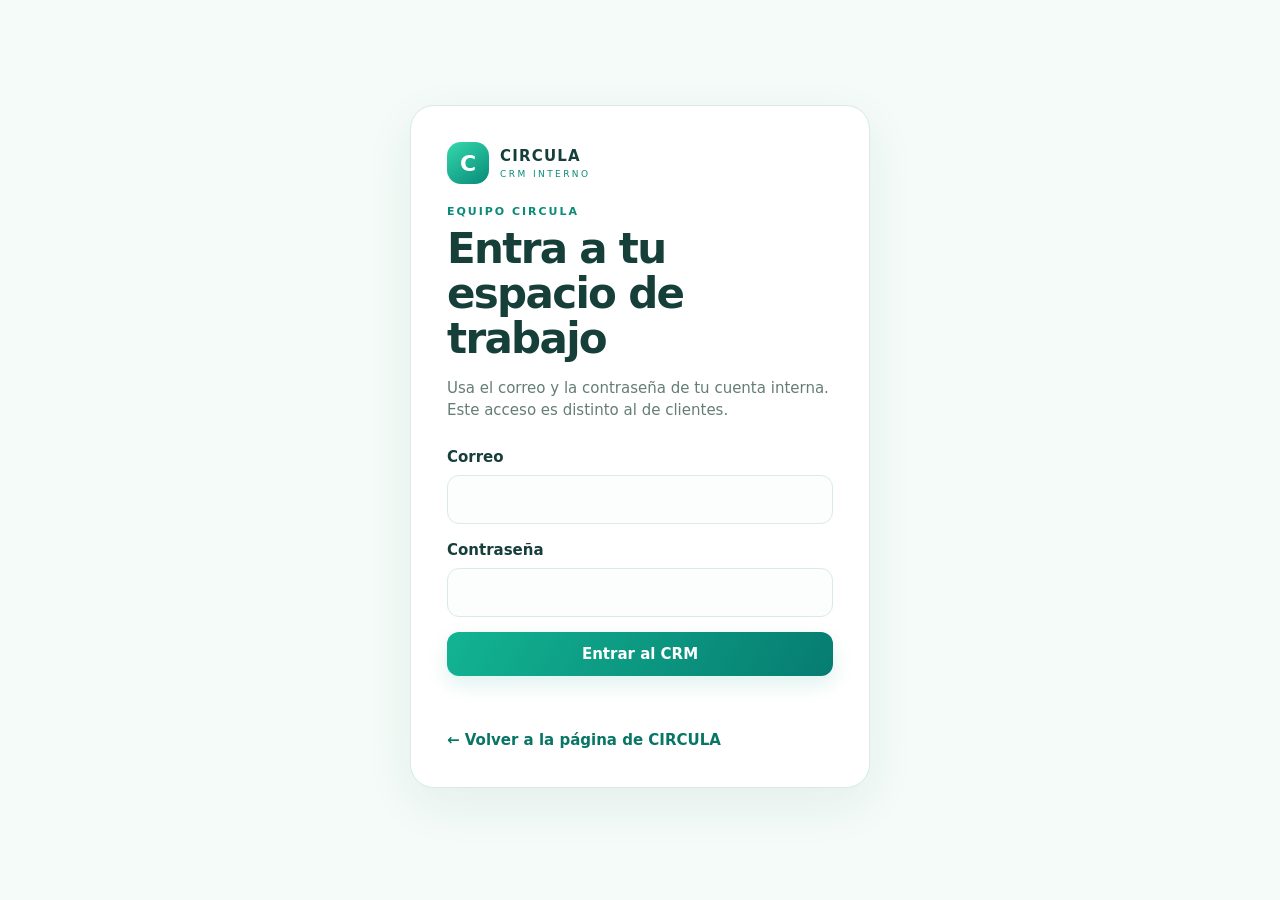
==== crm.html @ 558059e7 "Agrega panel CRM" ====
<!doctype html>
<html lang="es">
<head>
  <meta charset="utf-8">
  <meta name="viewport" content="width=device-width,initial-scale=1">
  <meta name="theme-color" content="#e8faf4">
  <title>CRM interno · CIRCULA Market</title>
  <link rel="stylesheet" href="crm.css">
</head>
<body>
  <main class="shell">
    <section id="login-card" class="login-card">
      <a class="brand" href="index.html" aria-label="Volver a CIRCULA">
        <span class="brand-mark">C</span><span><strong>CIRCULA</strong><small>CRM INTERNO</small></span>
      </a>
      <p class="eyebrow">EQUIPO CIRCULA</p>
      <h1>Entra a tu espacio de trabajo</h1>
      <p class="muted">Usa el correo y la contraseña de tu cuenta interna. Este acceso es distinto al de clientes.</p>
      <form id="login-form" class="stack">
        <label>Correo<input name="email" type="email" autocomplete="username" required></label>
        <label>Contraseña<input name="contrasena" type="password" autocomplete="current-password" required></label>
        <button class="button primary">Entrar al CRM</button>
      </form>
      <p id="login-message" class="notice" role="status"></p>
      <a class="back-link" href="index.html">← Volver a la página de CIRCULA</a>
    </section>

    <section id="crm-app" hidden>
      <header class="topbar">
        <a class="brand" href="index.html"><span class="brand-mark">C</span><span><strong>CIRCULA</strong><small>CRM INTERNO</small></span></a>
        <div class="user-controls">
          <div class="identity"><strong id="staff-name"></strong><small id="staff-role"></small></div>
          <label class="status-label">Mi estado
            <select id="staff-status">
              <option value="disponible">Disponible</option><option value="descanso">Descanso</option>
              <option value="bano">Baño</option><option value="capacitacion">Capacitación</option><option value="offline">Desconectado</option>
            </select>
          </label>
          <button id="logout" class="button subtle">Salir</button>
        </div>
      </header>
      <nav id="tabs" class="tabs" aria-label="Secciones internas">
        <button data-tab="inicio" class="selected">Resumen</button>
        <button data-tab="casos">Conversaciones</button>
        <button data-tab="moderacion" data-permission="moderar_publicaciones">Publicaciones por aprobar</button>
        <button data-tab="equipo" data-permission="supervisar_brokers">Equipo</button>
        <button data-tab="usuarios" data-permission="gestionar_usuarios">Crear usuarios</button>
        <button data-tab="buzon" data-permission="ver_buzon">Buzón de usuarios</button>
        <button data-tab="permisos" data-role="superadministrador">Permisos</button>
      </nav>
      <p id="global-message" class="notice" role="status"></p>
      <section id="tab-inicio" class="tab-panel">
        <div class="welcome"><p class="eyebrow">OPERACIÓN EN VIVO</p><h1>Hola, <span id="welcome-name"></span></h1><p class="muted">El panel se actualiza automáticamente cada pocos segundos.</p></div>
        <div class="stats"><article><small>Casos activos</small><strong id="active-count">—</strong></article><article><small>Sin asignar</small><strong id="unassigned-count">—</strong></article><article><small>Personas del equipo</small><strong id="team-count">—</strong></article></div>
        <div class="panel"><div class="panel-heading"><div><p class="eyebrow">ATENCIÓN</p><h2>Casos recientes</h2></div><button class="button subtle" data-open-tab="casos">Ver conversaciones</button></div><div id="recent-cases" class="case-list"></div></div>
      </section>
      <section id="tab-casos" class="tab-panel" hidden>
        <div class="page-heading"><div><p class="eyebrow">ATENCIÓN AL CLIENTE</p><h1>Conversaciones</h1><p class="muted">Brokers atienden al comprador y al vendedor desde el mismo caso.</p></div><select id="case-filter"><option value="activos">Activos</option><option value="Abierto">Abiertos</option><option value="Asignado">Asignados</option><option value="Cerrado">Cerrados</option></select></div>
        <div class="workspace"><div id="case-list" class="case-list panel"></div><article id="case-detail" class="panel detail"><p class="empty">Elige un caso para ver la conversación.</p></article></div>
      </section>
      <section id="tab-moderacion" class="tab-panel" hidden>
        <div class="page-heading"><div><p class="eyebrow">PUBLICACIONES</p><h1>Revisión antes de vitrina</h1><p class="muted">Solo al aprobarse, el anuncio aparece en web y app. Se muestran ofertas de las categorías habilitadas, no solicitudes de búsqueda.</p></div><button id="refresh-listings" class="button subtle">Actualizar</button></div>
        <div class="workspace"><div id="listing-review-list" class="case-list panel"></div><article id="listing-review-detail" class="panel detail"><p class="empty">Elige una publicación para revisarla.</p></article></div>
      </section>
      <section id="tab-equipo" class="tab-panel" hidden>
        <div class="page-heading"><div><p class="eyebrow">COORDINACIÓN</p><h1>Equipo</h1><p class="muted">Disponibilidad del personal y brokers.</p></div><button id="refresh-team" class="button subtle">Actualizar</button></div>
        <div class="panel table-wrap"><table><thead><tr><th>Nombre</th><th>Rol</th><th>Estado</th><th>Última actualización</th></tr></thead><tbody id="team-rows"></tbody></table></div>
      </section>
      <section id="tab-usuarios" class="tab-panel" hidden>
        <div class="page-heading"><div><p class="eyebrow">ACCESOS</p><h1>Crear usuario interno</h1><p class="muted">La contraseña se guarda protegida. El servidor decide los permisos de cada cuenta.</p></div></div>
        <form id="create-user-form" class="panel form-grid">
          <label>Nombre completo<input name="nombre" required maxlength="120"></label>
          <label>Correo de acceso<input name="email" type="email" required maxlength="200"></label>
          <label>Rol<select name="rol" required><option value="broker">Broker</option><option value="coordinador">Coordinador</option><option value="administrador">Administrador</option><option value="manager_general">Manager general</option></select></label>
          <label>Contraseña inicial<input name="contrasena" type="password" minlength="12" required autocomplete="new-password"><small>Mínimo 12 caracteres; entrégala al usuario por un medio privado.</small></label>
          <label>Telegram ID <small>Opcional para enlazar el canal del bot.</small><input name="telegram_id" inputmode="numeric"></label>
          <label>WhatsApp del personal <small>Opcional, solo dígitos y código de país.</small><input name="whatsapp" inputmode="tel"></label>
          <div class="form-actions"><button class="button primary">Crear acceso</button><span id="create-user-message" class="muted"></span></div>
        </form>
        <div class="panel"><h2>Usuarios CRM</h2><div id="user-list" class="case-list"></div></div>
      </section>
      <section id="tab-buzon" class="tab-panel" hidden>
        <div class="page-heading"><div><p class="eyebrow">COMUNICACIÓN INTERNA</p><h1>Buzón de usuarios</h1><p class="muted">Responde consultas dirigidas al equipo coordinador.</p></div><button id="refresh-inbox" class="button subtle">Actualizar</button></div>
        <div class="workspace"><div id="inbox-list" class="case-list panel"></div><article id="inbox-detail" class="panel detail"><p class="empty">Elige una conversación.</p></article></div>
      </section>
      <section id="tab-permisos" class="tab-panel" hidden>
        <div class="page-heading"><div><p class="eyebrow">CONTROL DEL SUPERADMINISTRADOR</p><h1>Permisos por rol</h1><p class="muted">El superadministrador siempre conserva acceso total. Los cambios se guardan en el servidor.</p></div></div>
        <form id="permission-form" class="panel form-grid"><label>Rol<select name="rol" id="permission-role"></select></label><label>Permiso<select name="permiso" id="permission-name"></select></label><label>Acceso<select name="permitido"><option value="true">Permitir</option><option value="false">Denegar</option></select></label><div class="form-actions"><button class="button primary">Guardar permiso</button><span id="permission-message" class="muted"></span></div></form>
        <div id="permission-matrix" class="panel"></div>
      </section>
    </section>
  </main>
  <script src="config.js"></script><script src="crm.js"></script>
</body>
</html>
---- crm.css ----
:root{--ink:#163f3a;--muted:#657c77;--mint:#e8faf4;--line:#d8ebe4;--teal:#098b79;--teal-dark:#087566;--white:#fff;--shadow:0 16px 50px #17483b12}*{box-sizing:border-box}body{margin:0;background:#f4fbf8;color:var(--ink);font:15px/1.5 "DM Sans",Inter,system-ui,-apple-system,"Segoe UI",sans-serif}button,input,select,textarea{font:inherit}button{cursor:pointer}.shell{max-width:1240px;margin:auto;padding:24px}.login-card{max-width:460px;margin:9vh auto;background:var(--white);padding:36px;border:1px solid var(--line);border-radius:24px;box-shadow:var(--shadow)}.brand{display:inline-flex;align-items:center;gap:11px;color:var(--ink);text-decoration:none}.brand-mark{height:42px;width:42px;border-radius:14px;background:linear-gradient(145deg,#36d9ad,#078a78);display:grid;place-items:center;color:white;font-weight:900;font-size:22px}.brand strong,.brand small{display:block;letter-spacing:.08em}.brand small{font-size:9px;color:var(--teal);letter-spacing:.27em}.eyebrow{margin:20px 0 5px;color:var(--teal);font-size:11px;font-weight:800;letter-spacing:.18em}.login-card h1,.welcome h1,.page-heading h1{font-size:clamp(28px,4vw,42px);line-height:1.08;margin:0 0 12px;letter-spacing:-.04em}.muted,small{color:var(--muted)}.stack{display:grid;gap:15px;margin:24px 0 12px}.stack label,.form-grid label{display:grid;gap:7px;font-weight:700}.stack input,.form-grid input,.form-grid select,.status-label select,.page-heading>select{border:1px solid var(--line);border-radius:12px;padding:12px 13px;background:#fbfefd;color:var(--ink);outline-color:#55cbb0}.button{border:0;border-radius:12px;padding:11px 16px;font-weight:800}.primary{background:linear-gradient(120deg,#12b493,#067c70);color:white;box-shadow:0 8px 20px #0ba58524}.subtle{background:#e6f6f0;color:var(--ink)}.back-link{color:var(--teal-dark);font-weight:700;text-decoration:none}.notice{min-height:1.5em;color:#a14032}.topbar{display:flex;align-items:center;justify-content:space-between;gap:20px;background:white;border:1px solid var(--line);padding:14px 18px;border-radius:18px;box-shadow:var(--shadow)}.user-controls{display:flex;align-items:center;gap:18px}.identity{text-align:right}.identity strong,.identity small{display:block}.identity small{font-size:12px}.status-label{display:flex;align-items:center;gap:8px;color:var(--muted);font-size:13px}.status-label select{padding:9px;border:1px solid var(--line);border-radius:10px;color:var(--ink);background:#fbfefd}.tabs{display:flex;gap:8px;overflow:auto;padding:18px 0 12px}.tabs button{white-space:nowrap;border:1px solid var(--line);border-radius:999px;background:white;color:var(--ink);font-weight:700;padding:10px 16px}.tabs button.selected{background:#c9f5e8;border-color:#a8ebd7;color:#066d62}.tab-panel{padding:8px 0 36px}.welcome{padding:24px 4px}.welcome h1{font-size:38px}.stats{display:grid;grid-template-columns:repeat(3,1fr);gap:14px;margin-bottom:18px}.stats article,.panel{background:white;border:1px solid var(--line);border-radius:18px;padding:20px;box-shadow:var(--shadow)}.stats small,.stats strong{display:block}.stats strong{font-size:34px;margin-top:5px}.panel-heading,.page-heading{display:flex;align-items:center;justify-content:space-between;gap:14px}.panel-heading h2,.panel h2{margin:0 0 12px}.panel-heading .eyebrow,.page-heading .eyebrow{margin:0 0 5px}.panel-heading h2{margin:0}.page-heading{margin:12px 0 20px}.page-heading .muted{margin:5px 0}.workspace{display:grid;grid-template-columns:minmax(260px,360px) 1fr;gap:16px;align-items:start}.case-list{display:grid;gap:9px}.case-row{width:100%;text-align:left;border:1px solid var(--line);background:#fcfffd;border-radius:13px;padding:13px;color:var(--ink)}.case-row:hover,.case-row.selected{border-color:#48c9a9;background:#effbf7}.case-row strong,.case-row small,.case-row span{display:block}.case-row small{font-size:12px;margin-top:4px}.badge{display:inline-block!important;width:max-content;background:#e4f5ef;border-radius:999px;padding:3px 8px;font-size:11px;font-weight:800;color:#117a68;margin-top:6px}.detail{min-height:380px}.detail h2{margin:0 0 4px}.detail-meta{font-size:13px;color:var(--muted);margin:0 0 14px}.messages{display:grid;gap:9px;max-height:420px;overflow:auto;padding:5px 0 15px}.message{padding:10px 13px;border-radius:13px;background:#edf7f3;max-width:88%;white-space:pre-wrap;overflow-wrap:anywhere}.message.staff{margin-left:auto;background:#d7f5eb}.message small{display:block;font-size:11px;margin-top:4px}.reply-box{border-top:1px solid var(--line);padding-top:14px;display:grid;gap:9px}.reply-box textarea{min-height:85px;resize:vertical;padding:12px;border:1px solid var(--line);border-radius:12px}.inline{display:flex;gap:8px;flex-wrap:wrap}.inline select,.inline input{min-width:130px;padding:9px;border-radius:10px;border:1px solid var(--line)}.form-grid{display:grid;grid-template-columns:repeat(2,minmax(0,1fr));gap:16px;margin:18px 0 22px}.form-grid small{font-weight:400;font-size:12px}.form-actions{grid-column:1/-1;display:flex;align-items:center;gap:14px}.table-wrap{overflow:auto}table{width:100%;border-collapse:collapse}th,td{text-align:left;padding:12px;border-bottom:1px solid var(--line)}th{font-size:12px;color:var(--muted);text-transform:uppercase;letter-spacing:.08em}.empty{color:var(--muted);padding:22px}.matrix-row{padding:11px 0;border-bottom:1px solid var(--line)}.matrix-row strong{display:inline-block;min-width:150px}.matrix-row code{color:#45655e;font-size:12px}.mobile-hide{display:initial}@media(max-width:760px){.shell{padding:12px}.topbar{align-items:flex-start;flex-direction:column}.user-controls{width:100%;justify-content:space-between;gap:8px;flex-wrap:wrap}.identity{text-align:left}.status-label{font-size:12px}.stats{grid-template-columns:1fr}.workspace{grid-template-columns:1fr}.form-grid{grid-template-columns:1fr}.page-heading{align-items:flex-start;flex-direction:column}.login-card{margin:5vh auto;padding:25px}.tabs{margin-inline:-3px}.panel{padding:15px}}
.review-gallery{display:flex;gap:10px;flex-wrap:wrap;margin:15px 0}.review-gallery img{max-width:min(100%,250px);max-height:250px;object-fit:contain;border-radius:12px;border:1px solid var(--line);background:#f7fbf9}.detail>textarea{width:100%;min-height:68px;margin:12px 0;padding:10px;border:1px solid var(--line);border-radius:10px;resize:vertical}
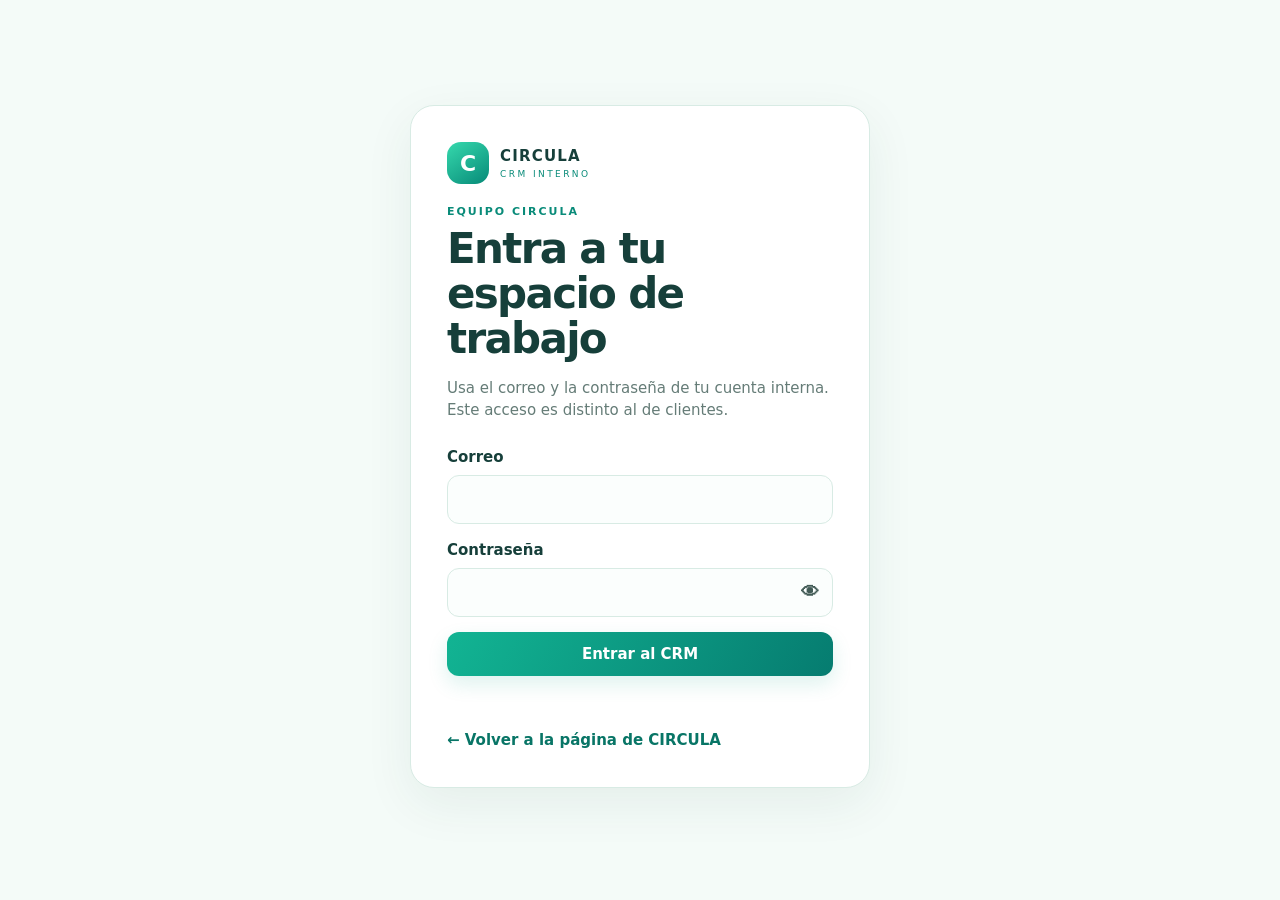
==== commit a5f5a216: "Ojito y codigo Embajador" ====
--- a/crm.html
+++ b/crm.html
@@ -6,6 +6,8 @@
   <meta name="theme-color" content="#e8faf4">
   <title>CRM interno · CIRCULA Market</title>
   <link rel="stylesheet" href="crm.css">
+  <link rel="stylesheet" href="password-eye.css">
+  <script src="password-eye.js" defer></script>
 </head>
 <body>
   <main class="shell">
--- a/password-eye.css
+++ b/password-eye.css
@@ -0,0 +1,8 @@
+/* Botón «ojito» para ver u ocultar contraseñas (lo agrega password-eye.js) */
+.pw-wrap{position:relative;display:block}
+.pw-wrap>input{width:100%;padding-right:46px}
+.pw-eye{position:absolute;right:6px;top:50%;transform:translateY(-50%);border:0;background:transparent;cursor:pointer;font-size:18px;line-height:1;padding:8px;border-radius:8px;color:#425b56}
+.pw-eye:hover{background:#e8f5ef}
+.pw-eye:focus-visible{outline:2px solid #087e72}
+.ambassador-box{border:1px solid #cadbd4;border-radius:12px;padding:12px 14px;display:grid;gap:8px}
+.ambassador-box legend{font-weight:700;color:#173e3d;font-size:13px;padding:0 6px}
